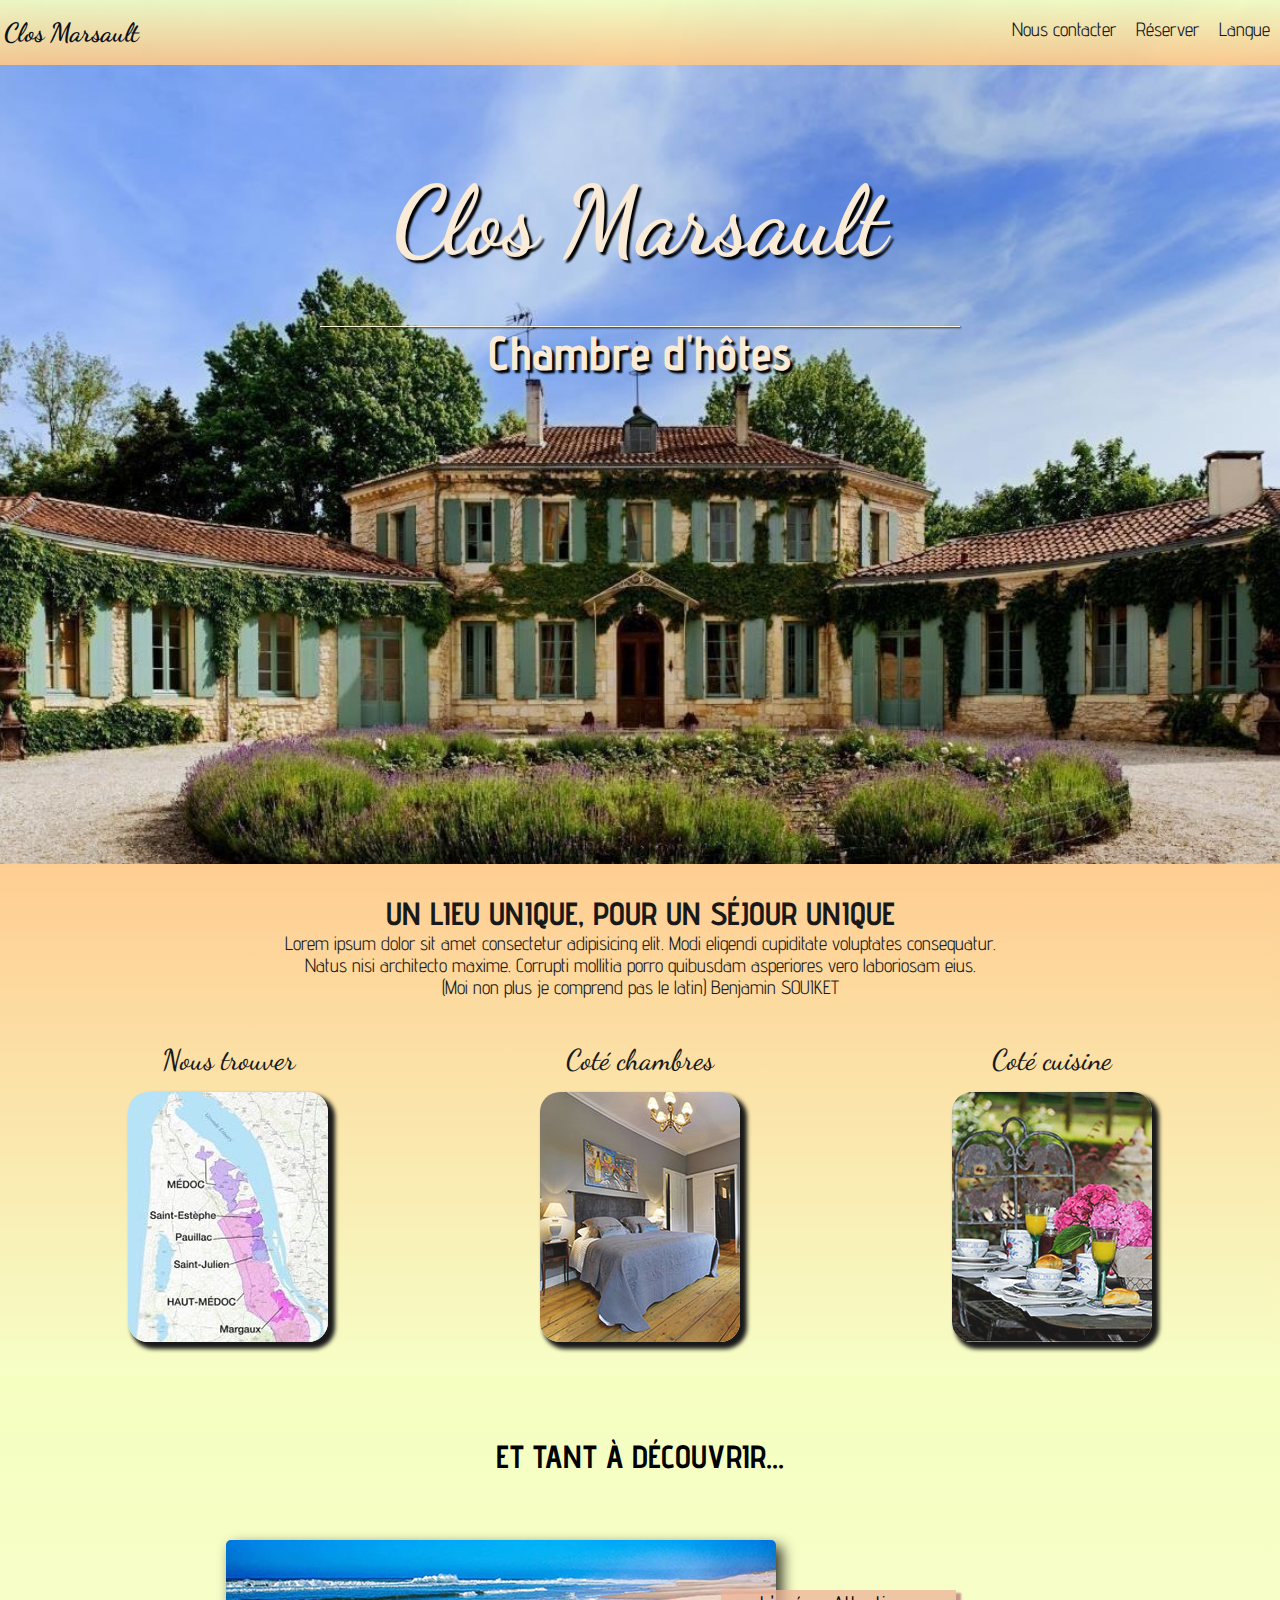
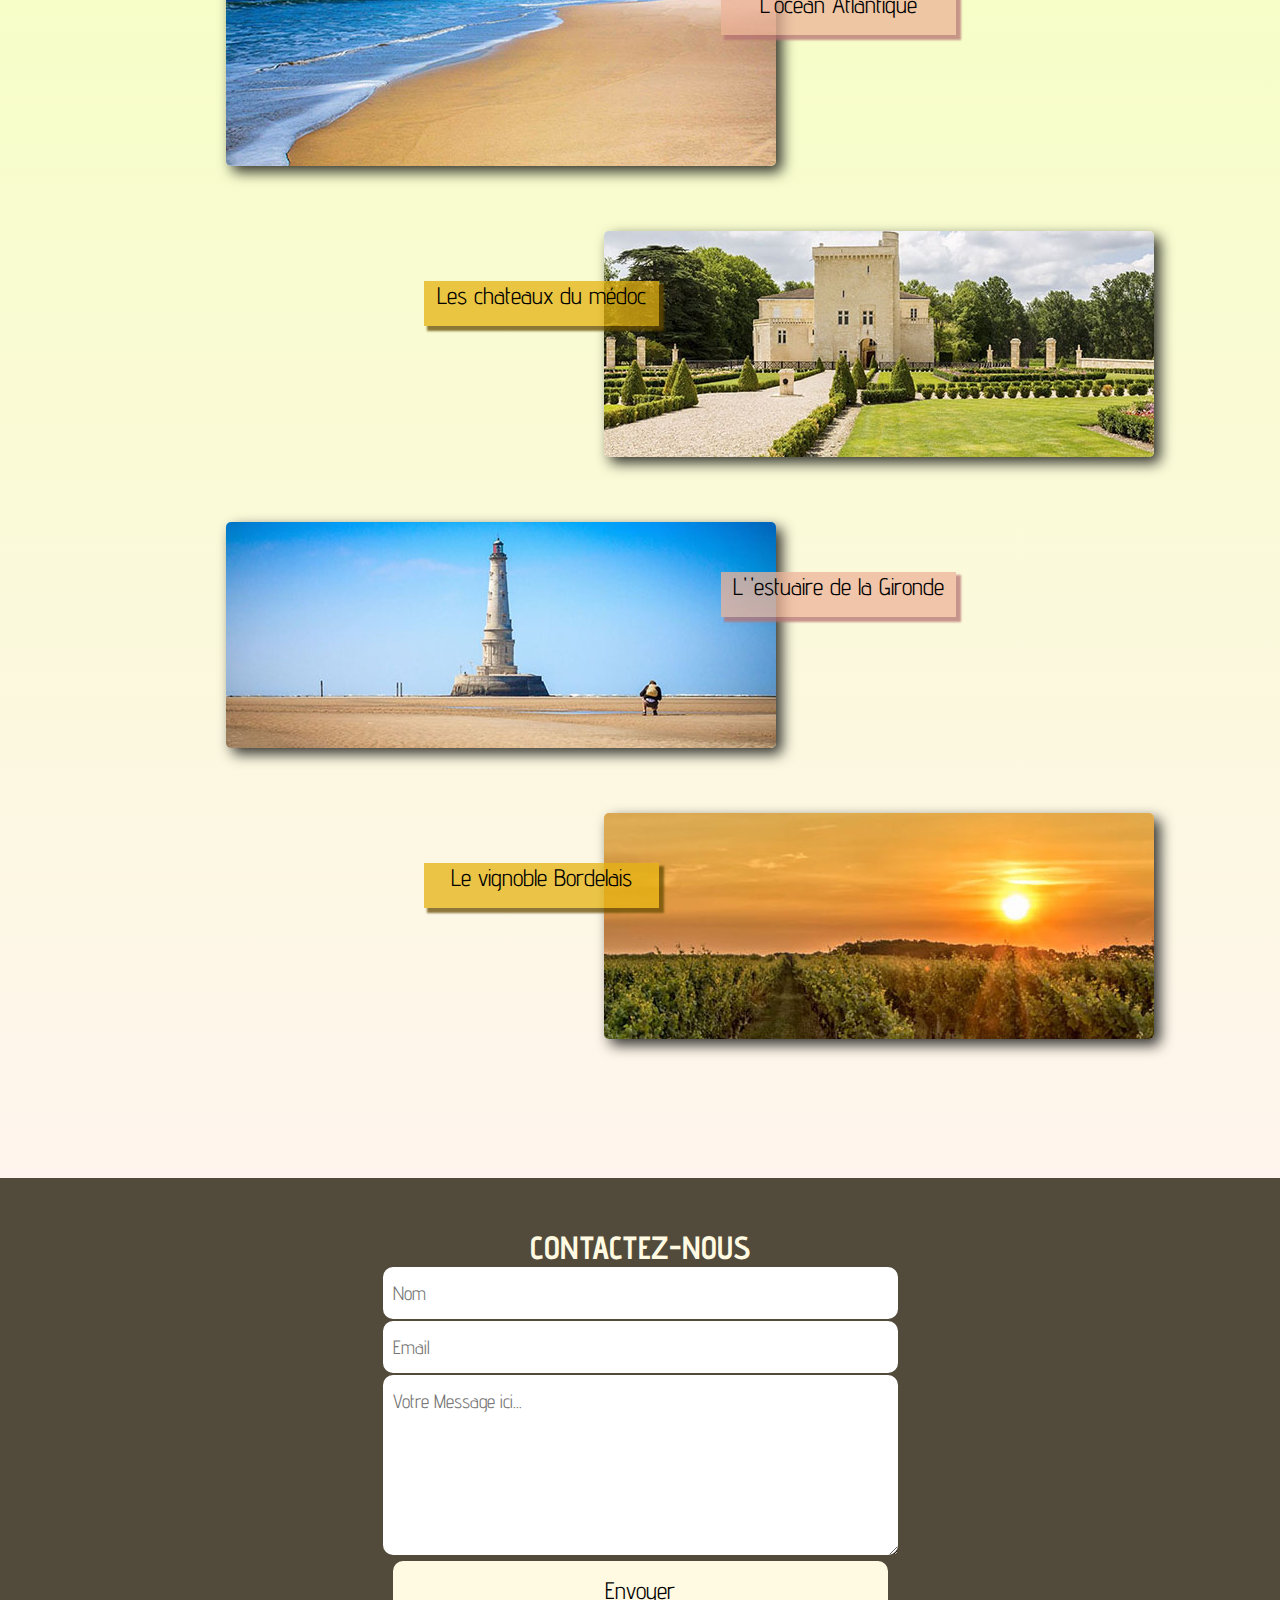
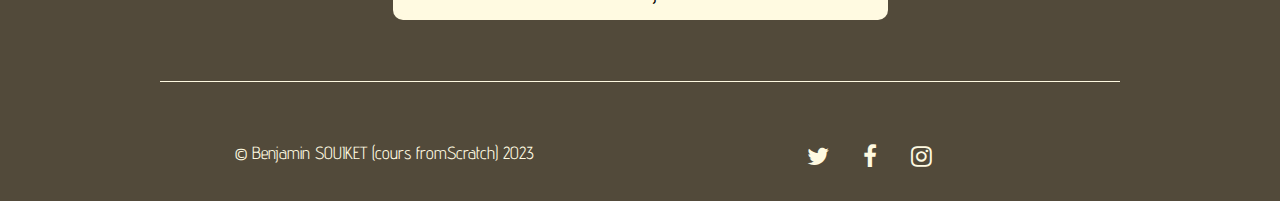
==== index.html @ d38a5e1f "Add files via upload" ====
<!DOCTYPE html>
<html lang="fr">
<head>
    <meta charset="UTF-8">
    <meta name="viewport" content="width=device-width, initial-scale=1.0">
    <title>Clos Marsault - Accueil</title>
    <link rel="stylesheet" href="style.css">
    <link rel="stylesheet" href="https://cdnjs.cloudflare.com/ajax/libs/font-awesome/4.7.0/css/font-awesome.css">
</head>
<body>
    <header>
        <nav>
            <ul>
            <li id="logo"><a href="#">Clos Marsault</a></li>
            <li><a href="#lang">Langue</a></li>
            <li><a href="#reservation">Réserver</a></li>
            <li><a href="#contact">Nous contacter</a></li>
        </ul>
        </nav>    
        <div id="imageprincipale">
            <h1>Clos Marsault</h1>
            <div id="firstline"></div>
            <h3>Chambre d'hôtes</h3>
        </div>
    </header>
    <main>
        <section id="introduction">
            <div id="textintro">
                <h2>Un lieu unique, pour un séjour unique</h2>
                <p>Lorem ipsum dolor sit amet consectetur adipisicing elit. Modi eligendi cupiditate voluptates consequatur.<br> Natus nisi architecto maxime. Corrupti mollitia porro quibusdam asperiores vero laboriosam eius.<br>(Moi non plus je comprend pas le latin) Benjamin SOUIKET</p>
            </div>
            <div id="prestation">
                <div class="imagesprestation">
                    <h4>Nous trouver</h4>
                    <a href="https://maps.app.goo.gl/9QJBcBGAVcndWimLA" target="_blank"><img src="media/carte.JPG" alt="carte"></a>
                </div>
                <div class="imagesprestation">
                    <h4>Coté chambres</h4>
                    <a href="https://maps.app.goo.gl/9QJBcBGAVcndWimLA" target="_blank"><img src="media/chambre.JPG" alt="chambre"></a>
                </div>
                <div class="imagesprestation">
                    <h4>Coté cuisine</h4>
                    <a href="https://maps.app.goo.gl/9QJBcBGAVcndWimLA" target="_blank"><img src="media/repas.JPG" alt="cuisine"></a>
                </div>
            </div>
        </section>
        <section id="tourisme">
            <h2>Et tant à découvrir...</h2>
            <ul>
                <li id="ocean"><a href="media/ocean.jpg" target="_blank"><p>L'océan Atlantique</p></a></li>
                <li id="chateau"><a href="media/chateau.JPG" target="_blank"><p>Les chateaux du médoc</p></a></li>
                <li id="phare"><a href="media/phare.JPG" target="_blank"><p>L''estuaire de la Gironde</p></a></li>
                <li id="vignoble"><a href="media/vignes.jpg" target="_blank"><p>Le vignoble Bordelais</p></a></li>
            </ul>
        </section>
    </main>
    <footer>
        <h2 id="contact">Contactez-nous</h2>
        <form>
            <input placeholder="Nom">
            <input placeholder="Email">
            <textarea placeholder="Votre Message ici..."></textarea>
            <button onclick="myFunction()">Envoyer</button>
            <script>function myFunction() {
                alert("Site test evidemment qu'aucun message ne sera reçu par qui que ce soit !")
                }</script>
        </form>
        <div id="secondline"></div>
        <div id="copyrighticons">
            <div id="copyright">
                <span>© Benjamin SOUIKET (cours fromScratch) 2023</span>
            </div>
            <div id="icons">
                <a href="http://www.twitter.fr/"><i class="fa fa-twitter"></i></a>
                <a href="http://www.facebook.com"><i class="fa fa-facebook"></i></a>
                <a href="http://www.instagram.com"><i class="fa fa-instagram"></i></a>
            </div>
        </div>
    </footer>
    
</body>
</html>
---- style.css ----
@import url('https://fonts.googleapis.com/css2?family=Advent+Pro&family=Dancing+Script&display=swap');

* {
    padding: 0px;
    margin: 0px;
    list-style-type: none;
    scroll-behavior: smooth;
}
body {
    font-family: "Advent pro", sans-serif;
    text-align: center;
}
h2 {
    text-transform: uppercase;
    padding-top: 30px;
    font-size: 2em;
}
a {
    text-decoration: none;
    color: black;
}
/* NAVBAR */
header nav {
    overflow: hidden;
    background: linear-gradient( rgb(246, 255, 192), rgb(255, 200, 134));
    opacity: 0.9;
    position: fixed;
    width: 100%;
}
header li {
    float : right;
    font-size: 1.2rem;
}
header li a {
 text-decoration: none;
 display:block;
 padding: 18px 10px;
}
header li a:hover{
    transform: scale(1.1);
}
#logo {
    font-family: 'Dancing script', sans-serif;
    float: left;
    font-weight: bold;
    font-size: 1.5rem;
}
/* Main image */
#imageprincipale {
    padding-top: 4rem;
    background: url(media/image-principale.JPG) no-repeat fixed 50%;
    background-size: cover;
    height: 50rem;
}
h1 {
    font-family: "Dancing script", cursive;
    color: antiquewhite;
    font-size: 6em;
    margin-top: 100px;
    margin-bottom: 50px;
    text-shadow: 3px 3px 2px black;
}   
#firstline {
    height: 1px;
    width: 50%;
    margin: -3px auto;
    background-color: #FFFAE1;
    box-shadow: 1px 1px 2px #000;
}
h3 {
    text-shadow: 3px 3px 2px #000;
    font-size: 3em;
    color: antiquewhite;
}
/* Intro */
#introduction {
    background: linear-gradient(rgb(255,200,134),rgb(246,255,192));
    opacity: 0.9;
}
#textintro {
    padding : 0px 20%;
}
#textintro p{
    font-size: 1.2rem;
}

#prestation {
    display: flex;
    flex-wrap: wrap;
    justify-content: space-between;
    padding: 30px 10%;
}
.imagesprestation h4 {
    font-family: "Dancing script", cursive;
    font-size: 1.8rem;
    margin: 15px;
    font-weight: 500;
}
.imagesprestation img{
    box-shadow: 5px 5px 4px 2px black;
    border-radius: 20px;
}
.imagesprestation img:hover {
    opacity: 0.7;
    transform: scale(1.1);
    transition: 0.4s ease-in-out;
}
/* TOURISME */
#tourisme {
    height: 1400px;
    background: linear-gradient(rgba(245, 255, 192), seashell)  ;
    padding: 1px 2%;
}
#tourisme h2 {
    padding-top: 60px;
}
#ocean {
    background: url(media/ocean.jpg) center;

}
#vignoble {
    background: url(media/vignes.jpg) center;
}
#chateau {
    background: url(media/chateau.JPG)center;
}
#phare {
    background: url(media/phare.JPG)center;
}
#tourisme li {
    float: left;
    margin: 65px 100px 0px 200px;
    height: 226px;
    width: 55%;
    max-width: 550px;
    box-shadow: 6px 6px 14px 0px rgba(0, 0, 0, 0.80);
    border-radius: 5px;
}
#tourisme p {
    height: 45px;
    width: 235px ;
    background-color: rgba(236, 179, 152, 0.75);
    float: right;
    margin: 50px -180px 0 0;
    font-size: 1.5rem;
    box-shadow: 4px 4px 2px 1px rgba(182, 113, 113, 0.75);
}
#tourisme #vignoble, #tourisme #chateau {
    float:right;
}
#chateau p, #vignoble p {
    float:left;
    background-color: rgb(228, 179, 18, 0.75);
    box-shadow: 4px 4px 2px 1px rgba(102, 75, 0, 0.75);
    margin-left: -180px;
}
/* FOOTER */   
footer{
    background-color: #524a3a;
    color:#FFFAE1;
    padding: 20px 0 10px 0;
}
form{
    margin: 0 auto;
    max-width: 900px;
}
input, textarea, button {
    border:none;
    width: 55%;
    padding: 15px 10px;
    margin: 1px;
    font-size: 1.2rem;
    border-radius: 10px;
    font-family: "Advent pro", sans-serif;
}
textarea {
    height: 150px;
}
button {
    font-size: 1.5rem;
    background-color: #FFFAE1;
}
button:hover {
    background-color: chocolate;
    transition: 0.3s ease-in-out;
    cursor: pointer;
}
#secondline {
    height:  1px;
    width: 75%;
    background-color: #FFFAE1;
    margin: 60px auto;
}
#copyrighticons {
    display: flex;
    margin-bottom: 20px;
    padding: 0 10%;
}
#copyright {
    width: 50%;
    color: #FFFAE1;
    font-size: 1.1rem;
}
#icons {
    width: 30%;
    text-align: right;
}
#icons a {
    display: inline-block;
    padding: 0 15px;
    font-size: 1.5rem;
    color: #FFFAE1
}
#icons a:hover {
    color: rgb(99, 99, 230);
    transform: scale(2);
    transition: 0.2s
}
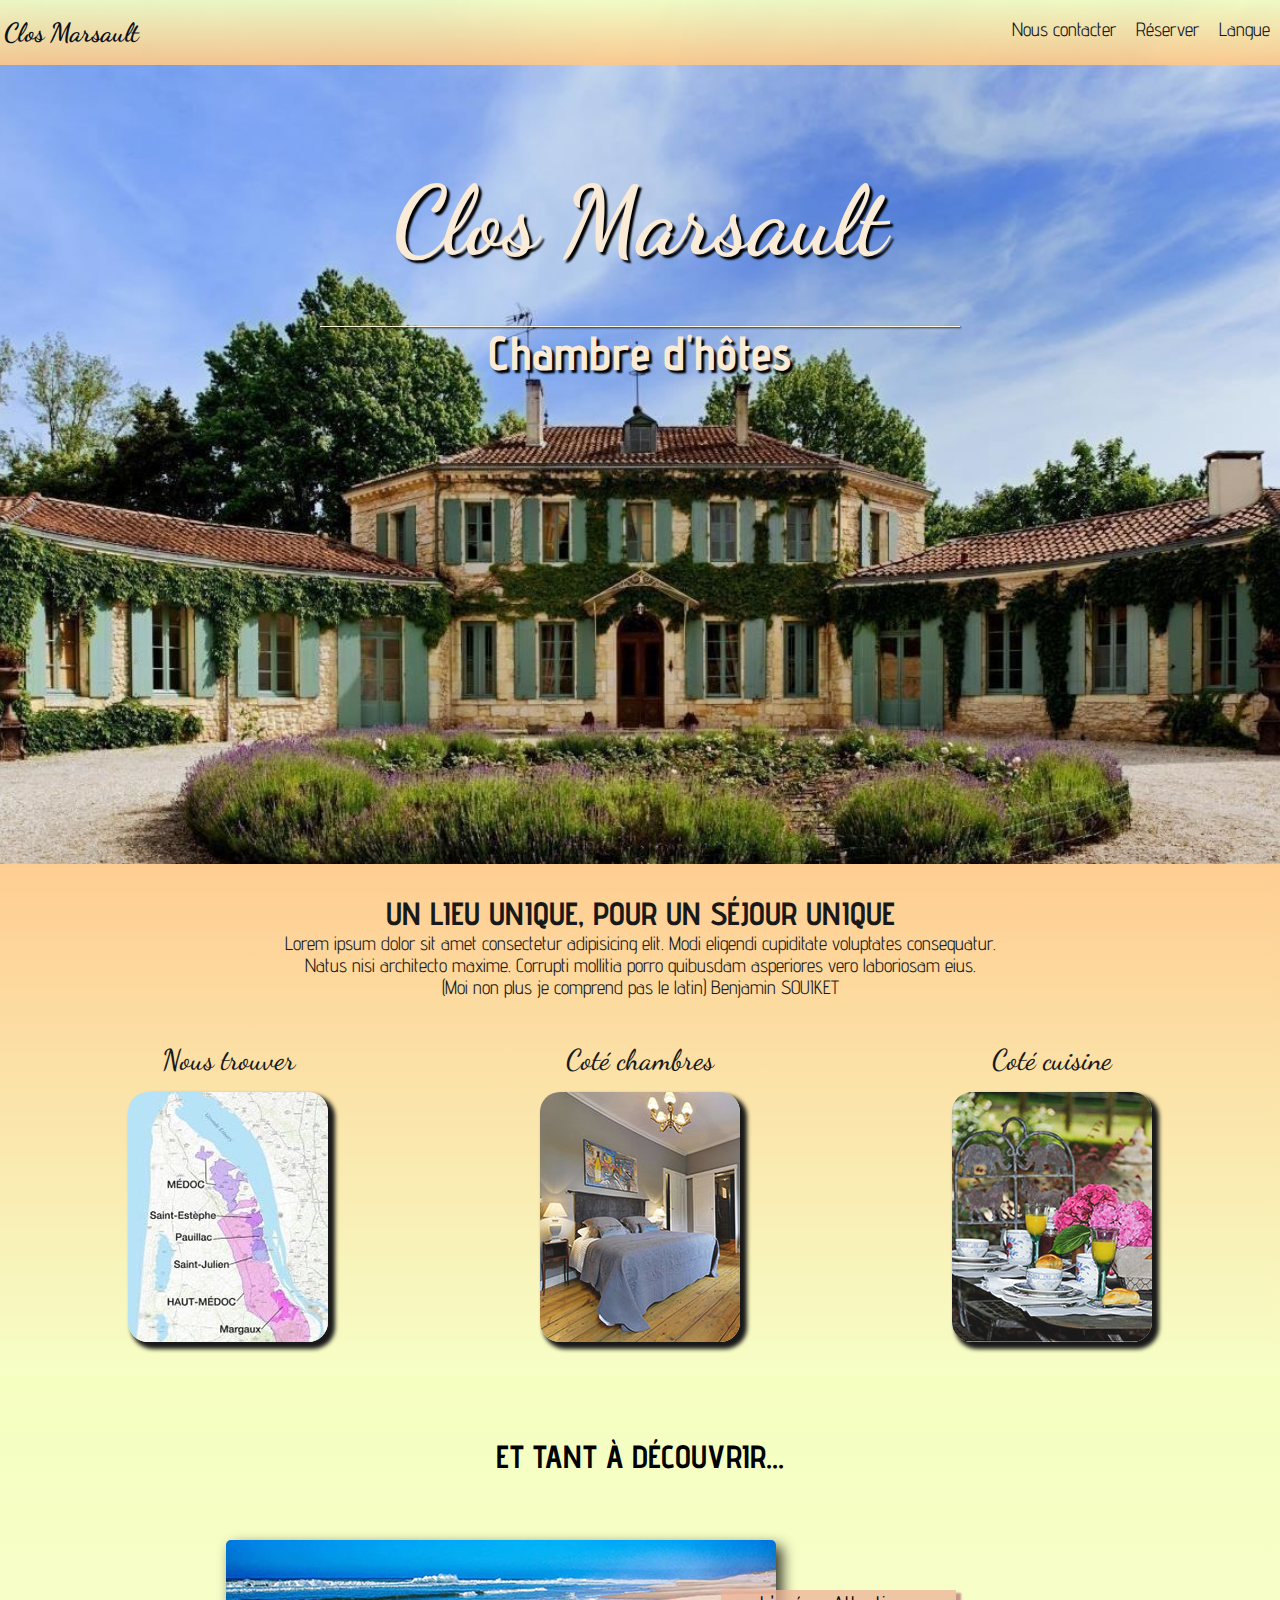
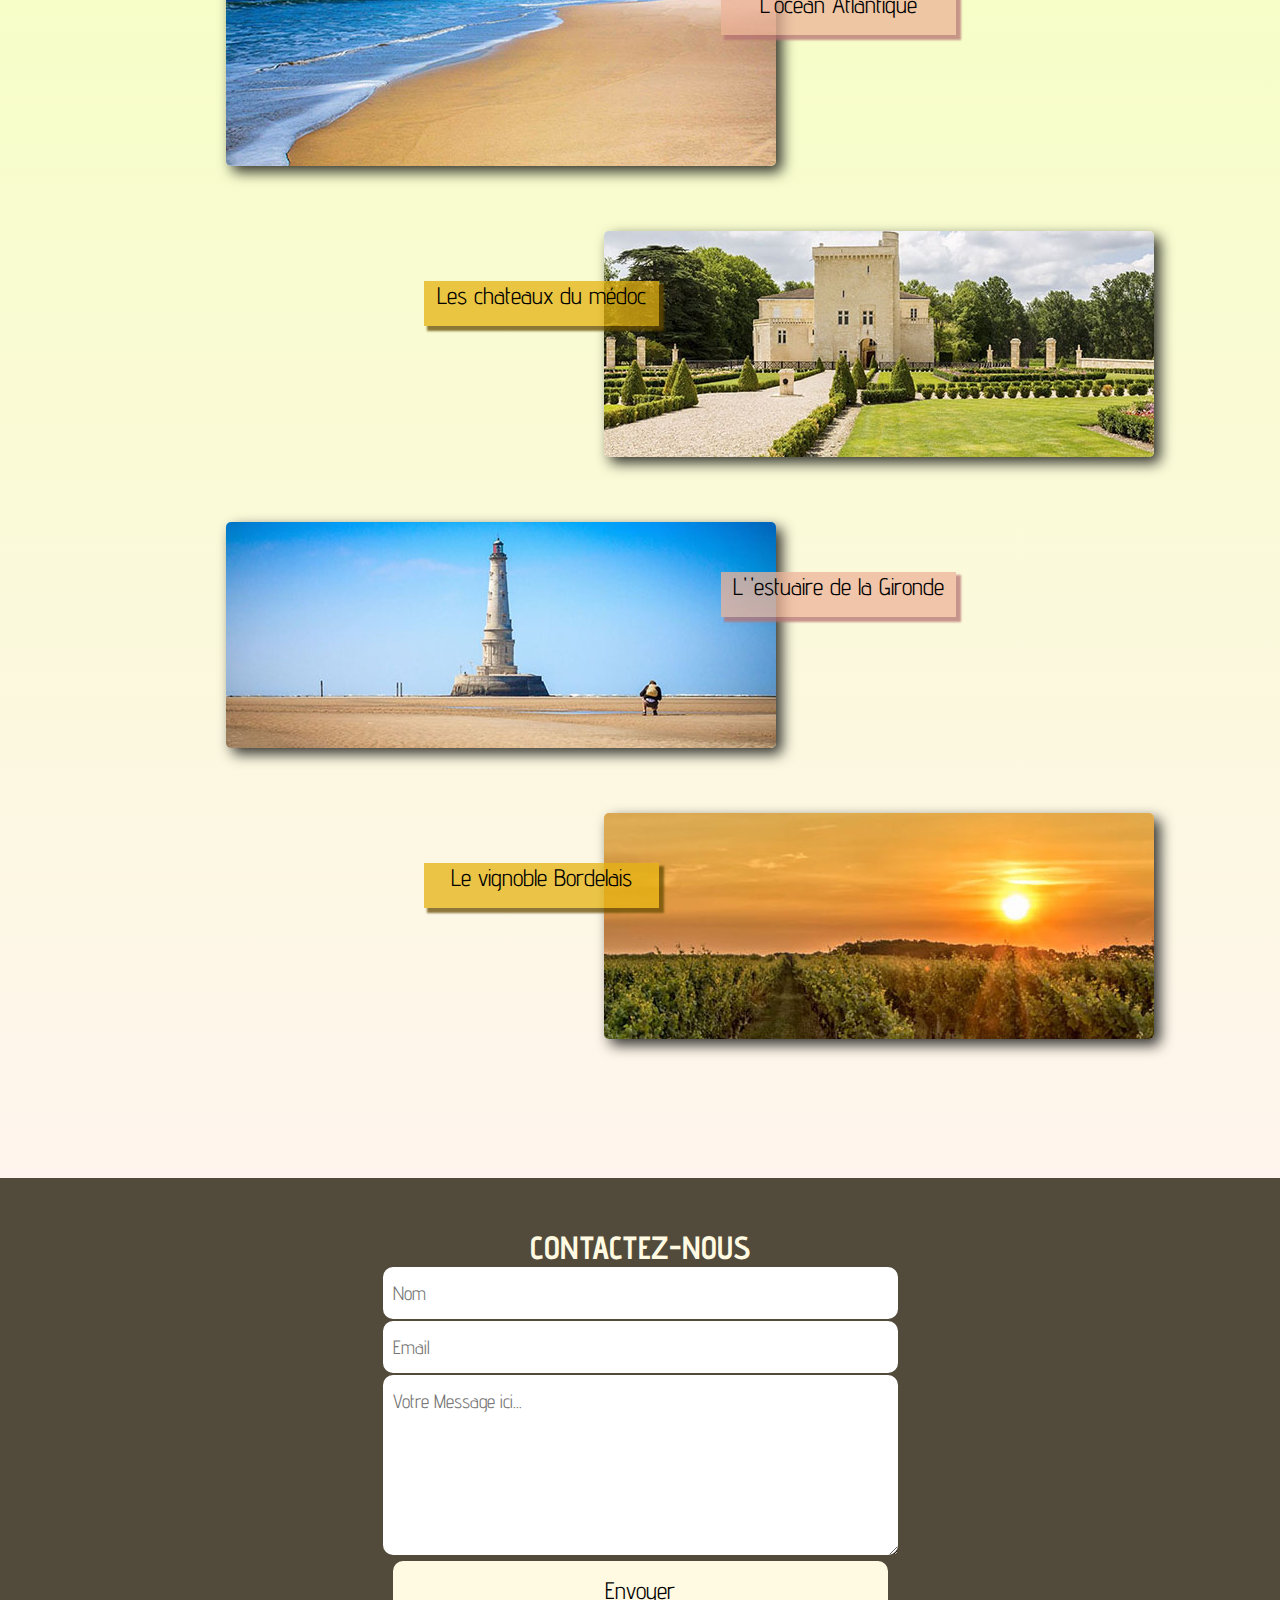
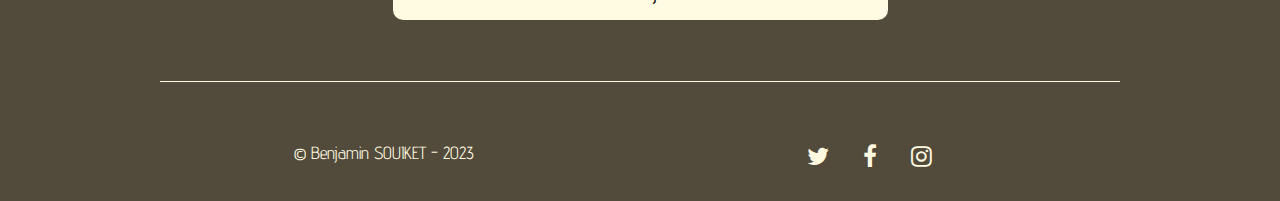
==== commit e62f2a93: "index.html" ====
--- a/index.html
+++ b/index.html
@@ -68,7 +68,7 @@
         <div id="secondline"></div>
         <div id="copyrighticons">
             <div id="copyright">
-                <span>© Benjamin SOUIKET (cours fromScratch) 2023</span>
+                <span>© Benjamin SOUIKET - 2023</span>
             </div>
             <div id="icons">
                 <a href="http://www.twitter.fr/"><i class="fa fa-twitter"></i></a>
@@ -79,4 +79,4 @@
     </footer>
     
 </body>
-</html>+</html>
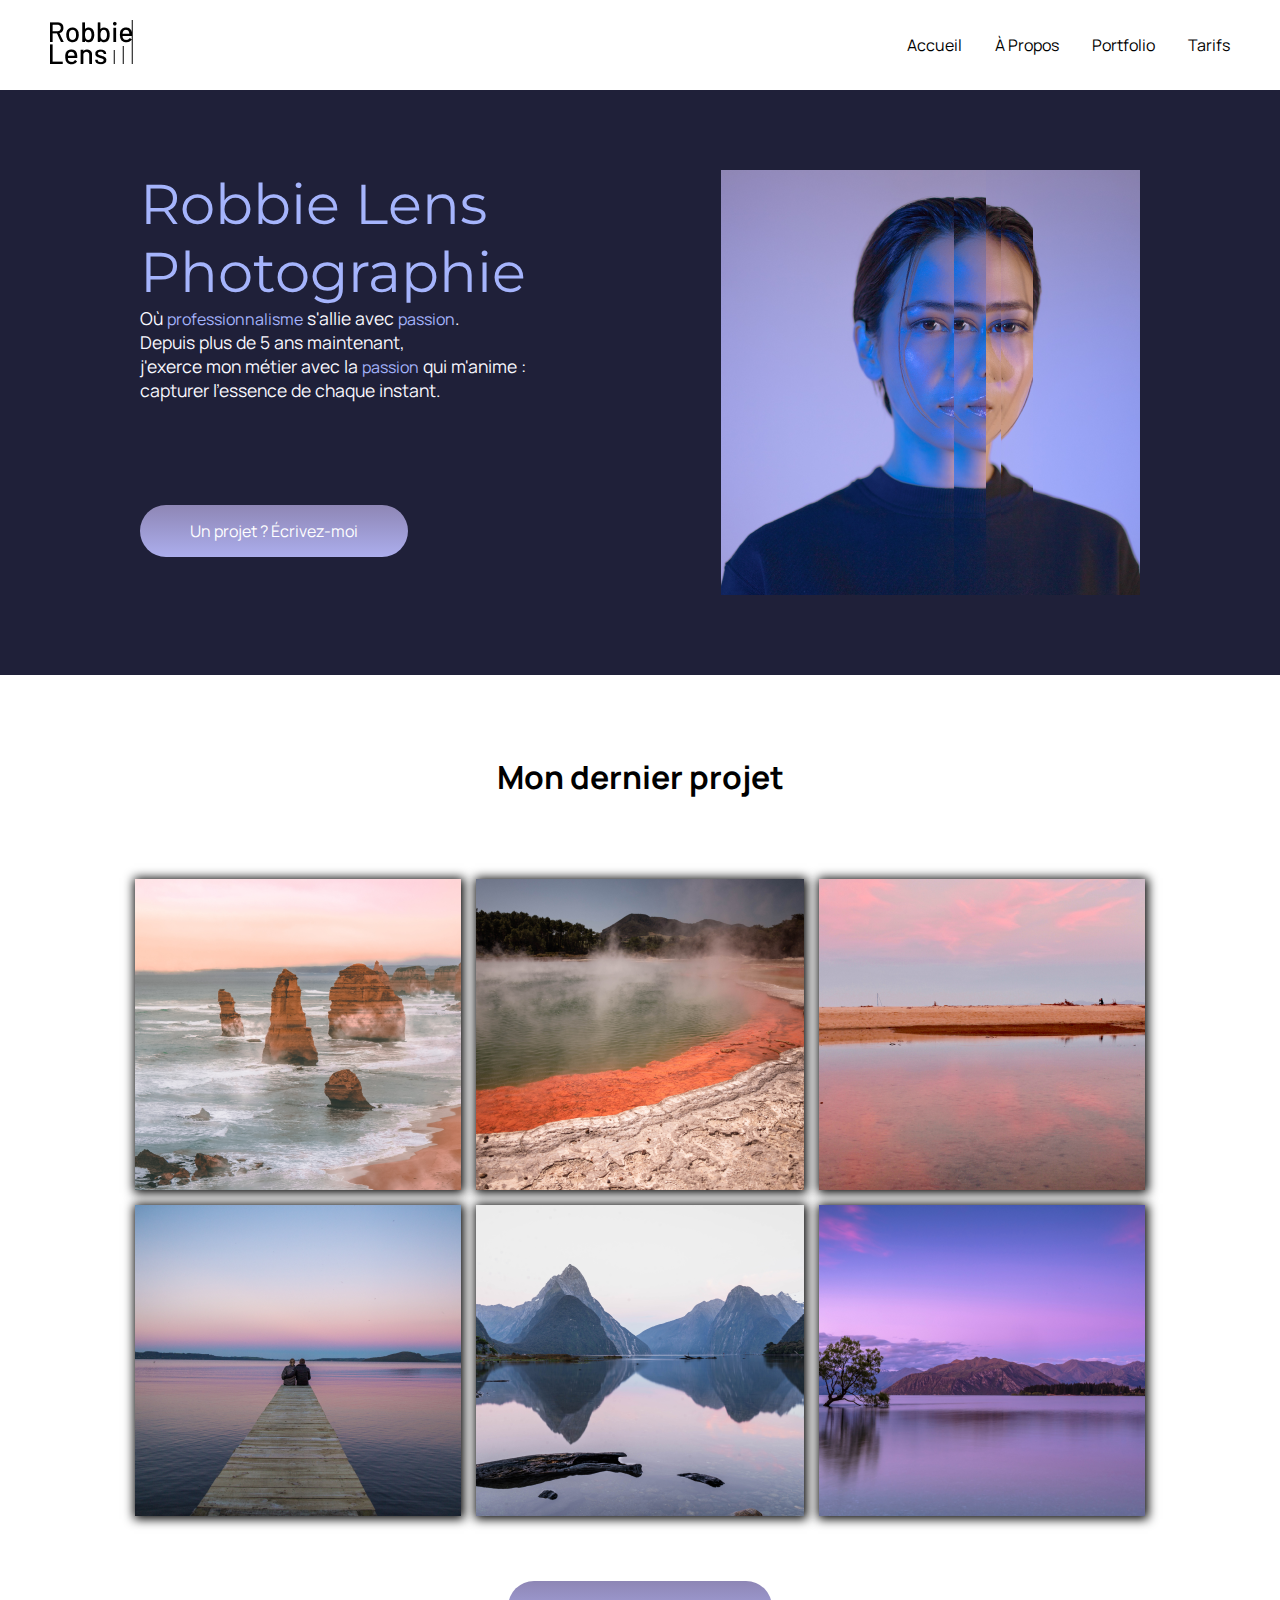
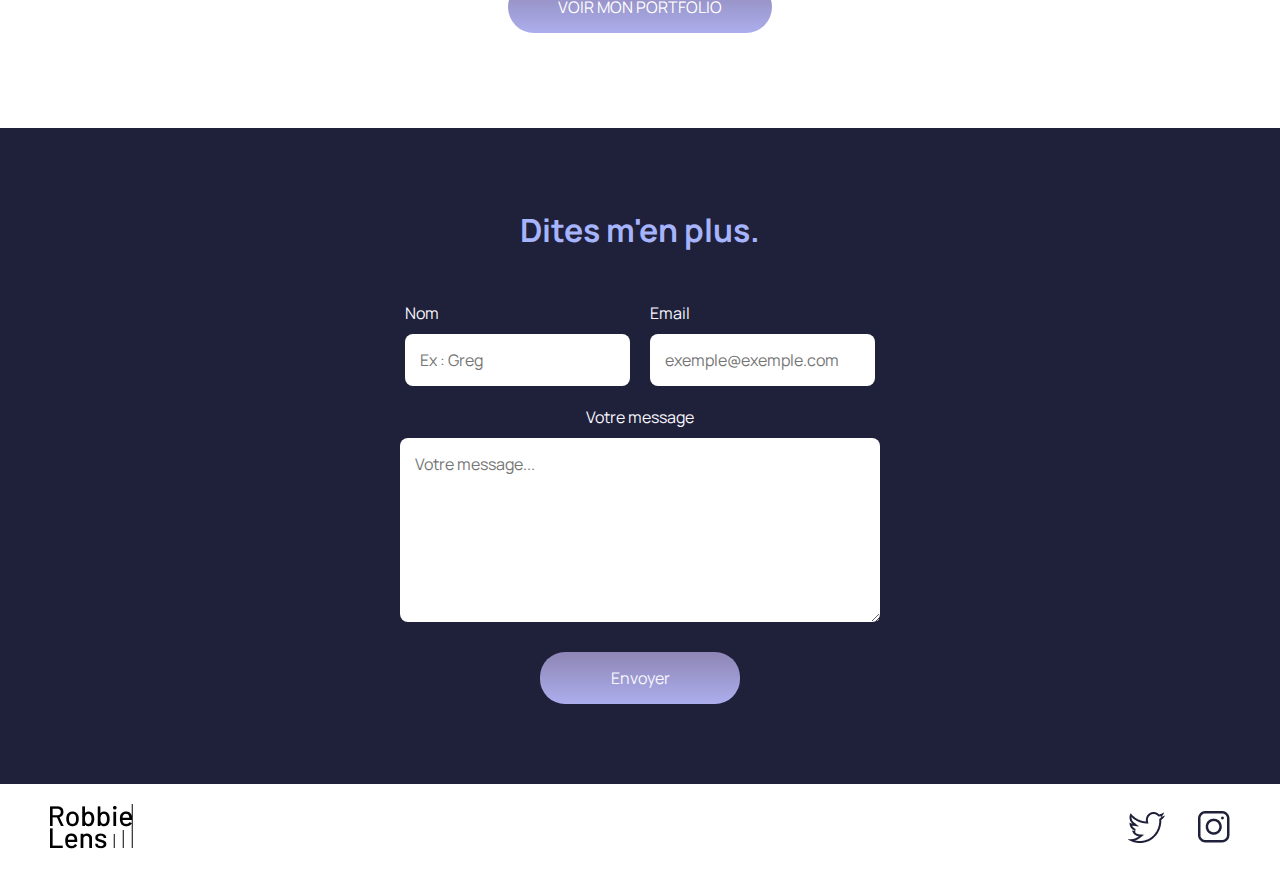
==== commit bcb86016: "Add files via upload" ====
--- a/index.html
+++ b/index.html
@@ -2,81 +2,83 @@
 <html lang="fr">
 <head>
     <meta charset="UTF-8">
-    <meta name="viewport" content="width=device-width, initial-scale=1.0">
-    <title>Clos Marsault - Accueil</title>
-    <link rel="stylesheet" href="style.css">
-    <link rel="stylesheet" href="https://cdnjs.cloudflare.com/ajax/libs/font-awesome/4.7.0/css/font-awesome.css">
+    <meta name="viewport" content="width=100vw, initial-scale=1.0">
+    <title>Accueil - Robbie Lens</title>
+    <link rel="stylesheet" href="styles/style.css">
+    <link rel="stylesheet" href="styles/index.css">
+    <link rel="preconnect" href="https://fonts.googleapis.com">
+    <link rel="preconnect" href="https://fonts.gstatic.com" crossorigin>
+    <link href="https://fonts.googleapis.com/css2?family=Manrope&family=Montserrat&display=swap" rel="stylesheet">
 </head>
 <body>
-    <header>
-        <nav>
-            <ul>
-            <li id="logo"><a href="#">Clos Marsault</a></li>
-            <li><a href="#lang">Langue</a></li>
-            <li><a href="#reservation">Réserver</a></li>
-            <li><a href="#contact">Nous contacter</a></li>
-        </ul>
-        </nav>    
-        <div id="imageprincipale">
-            <h1>Clos Marsault</h1>
-            <div id="firstline"></div>
-            <h3>Chambre d'hôtes</h3>
+    <header>    
+    <nav>
+        <a href="#index" class="logo" id="index"><img src="images/logo.png" alt="Robbie-Lens Accueil"></a>
+        <div>
+        <a href="#index" class="textnav">Accueil</a>
+        <a href="a-propos.html" class="textnav">À Propos</a>
+        <a href="portfolio.html" class="textnav">Portfolio</a>
+        <a href="tarifs.html" class="textnav">Tarifs</a>
+    </div>
+    </nav>  
+    </header>
+
+    <main>
+        <section class="home">
+        <div>
+        <h1>Robbie Lens<br>Photographie</h1>
+        <p class="textintro">Où <em>professionnalisme</em> s'allie avec <em>passion</em>.<br>Depuis plus de 5 ans maintenant,<br>j'exerce mon métier avec la <em>passion</em>
+            qui m'anime :<br>capturer l'essence de chaque instant.</p>
+            <a href="#contact" class="cta">Un projet ? Écrivez-moi</a>
         </div>
-    </header>
-    <main>
-        <section id="introduction">
-            <div id="textintro">
-                <h2>Un lieu unique, pour un séjour unique</h2>
-                <p>Lorem ipsum dolor sit amet consectetur adipisicing elit. Modi eligendi cupiditate voluptates consequatur.<br> Natus nisi architecto maxime. Corrupti mollitia porro quibusdam asperiores vero laboriosam eius.<br>(Moi non plus je comprend pas le latin) Benjamin SOUIKET</p>
+                <img src="images/robbie-lens.png" alt="Robbie-Lens">
+ </section>
+    <section class="index-images">
+        <h2>Mon dernier projet</h2>
+        <div>
+            <img src="images/accueil/element-1.png" alt="Twelve apostles - Australie" >
+            <img src="images/accueil/element-2.png" alt="Wai-O-Tapu - Nouvelle-Zélande" >
+            <img src="images/accueil/element-3.png" alt="Parc National d'Abel Tasman - Nouvelle-Zélande" >
+        </div>
+        <div>
+            <img src="images/accueil/element-4.png" alt="Lac Rotorua - Nouvelle-Zélande" >
+            <img src="images/accueil/element-5.png" alt="Milford Sound - Nouvelle-Zélande" >
+            <img src="images/accueil/element-6.png" alt="Lac Wanaka - Nouvelle-Zélande" >
+        </div>
+        <div>
+            <a href="portfolio.html" class="cta">VOIR MON PORTFOLIO</a>
+         </div>
+    </section>
+    <section id="contact">
+        <h2>Dites m'en plus.</h2>
+    <form methode="get" action="">
+        <div class="form-nom-mail">
+            <div class="form-column">
+        <label for="nom">Nom</label>
+        <input type="text" name="Nom" id="nom" placeholder="Ex : Greg">
             </div>
-            <div id="prestation">
-                <div class="imagesprestation">
-                    <h4>Nous trouver</h4>
-                    <a href="https://maps.app.goo.gl/9QJBcBGAVcndWimLA" target="_blank"><img src="media/carte.JPG" alt="carte"></a>
+        <div class="form-column">
+        <label for="mail">Email</label>
+        <input type="text" name="mail" id="mail" placeholder="exemple@exemple.com">
+        </div>
+        </div>
+        <label for="message"> Votre message</label>
+        <textarea name="message" id="message" cols="48" rows="7" placeholder="Votre message..."></textarea>
+        <input type="submit" value="Envoyer">
+        </form> 
+    </section>
+        </main>
+
+        <footer>
+                <a href="#index"><img src="images/logo.png" alt="Robbie-Lens Accueil"></a>
+                <div>
+                <a href="https://twitter.com" class="social"><img src="images/twitter.png" alt="Twitter"></a>
+                <a href="https://www.instagram.com" class="social"><img src="images/instagram.png" alt="Instagram"></a>
                 </div>
-                <div class="imagesprestation">
-                    <h4>Coté chambres</h4>
-                    <a href="https://maps.app.goo.gl/9QJBcBGAVcndWimLA" target="_blank"><img src="media/chambre.JPG" alt="chambre"></a>
-                </div>
-                <div class="imagesprestation">
-                    <h4>Coté cuisine</h4>
-                    <a href="https://maps.app.goo.gl/9QJBcBGAVcndWimLA" target="_blank"><img src="media/repas.JPG" alt="cuisine"></a>
-                </div>
-            </div>
-        </section>
-        <section id="tourisme">
-            <h2>Et tant à découvrir...</h2>
-            <ul>
-                <li id="ocean"><a href="media/ocean.jpg" target="_blank"><p>L'océan Atlantique</p></a></li>
-                <li id="chateau"><a href="media/chateau.JPG" target="_blank"><p>Les chateaux du médoc</p></a></li>
-                <li id="phare"><a href="media/phare.JPG" target="_blank"><p>L''estuaire de la Gironde</p></a></li>
-                <li id="vignoble"><a href="media/vignes.jpg" target="_blank"><p>Le vignoble Bordelais</p></a></li>
-            </ul>
-        </section>
-    </main>
-    <footer>
-        <h2 id="contact">Contactez-nous</h2>
-        <form>
-            <input placeholder="Nom">
-            <input placeholder="Email">
-            <textarea placeholder="Votre Message ici..."></textarea>
-            <button onclick="myFunction()">Envoyer</button>
-            <script>function myFunction() {
-                alert("Site test evidemment qu'aucun message ne sera reçu par qui que ce soit !")
-                }</script>
-        </form>
-        <div id="secondline"></div>
-        <div id="copyrighticons">
-            <div id="copyright">
-                <span>© Benjamin SOUIKET - 2023</span>
-            </div>
-            <div id="icons">
-                <a href="http://www.twitter.fr/"><i class="fa fa-twitter"></i></a>
-                <a href="http://www.facebook.com"><i class="fa fa-facebook"></i></a>
-                <a href="http://www.instagram.com"><i class="fa fa-instagram"></i></a>
-            </div>
-        </div>
-    </footer>
+                       </footer>
+
+    </body>
     
+    </html>
 </body>
-</html>
+</html>--- a/styles/style.css
+++ b/styles/style.css
@@ -0,0 +1,72 @@
+* {
+    scroll-behavior: smooth;
+    margin: 0px;    
+    font-size: 1rem;
+    font-family: "Manrope",sans-serif;
+    color: #F9F8FF;
+}
+body {
+    background-color: #1F2039;
+}
+a {
+    color: black;
+    text-decoration: none;
+}
+em {
+    color: #A5B4FC;
+    font-style: normal;
+}
+h1 {
+    font-size: 3.5rem;
+    font-weight: 400;
+    color: #A5B4FC;
+    font-family: "Montserrat",sans-serif;
+}
+p {
+    font-size: 1.1rem;
+    font-family: "Manrope", sans-serif;
+}
+header,
+footer {
+    background-color: white;
+    padding: 20px 50px 20px 50px;
+    color: #242424;
+}
+nav .logo:hover {
+    transform: scale(1.2);
+    transition: 0.2s ease-in-out;
+    opacity: 0.5;
+}
+nav .textnav:hover {
+    font-size: 1.2rem;
+    transition: 0.2s ease-in-out;
+    text-decoration: underline;
+}
+footer a:hover {
+    transition: 0.2s ease-in-out;
+    opacity: 0.5;
+}
+.cta {
+    display: inline-block;
+    background: linear-gradient(#8E86B5, #ACAEED);
+    border-radius: 50px;
+    color: white;
+    padding: 15px 50px;
+}
+.cta:hover  {
+    text-decoration: none;
+    background: linear-gradient(#696484, #8788BA);
+}
+nav,
+footer {
+    display: flex;
+    align-items: center;
+    justify-content: space-between;
+}
+.textnav,
+.social {
+    margin-left: 30px;
+}
+section {
+    padding: 80px;
+}
--- a/styles/index.css
+++ b/styles/index.css
@@ -0,0 +1,115 @@
+.home{
+    max-width: 1000px;
+    margin: auto;
+    align-items: flex-start;
+    flex-direction: row;
+    display: flex;
+    justify-content: space-between;
+}
+.home p{
+    margin-bottom: 3em;
+}
+.index-images h2 {
+    margin-bottom: 80px;
+    text-align: center;
+    font-size: 2em;
+    color: black;
+}
+.index-images {
+    padding: 80px;
+    background-color: white;
+}
+.index-images div {
+    display: flex;
+    flex-direction: row;
+    gap: 15px;
+    justify-content: center;
+    margin-bottom: 15px;
+}
+.index-images img{
+    box-shadow:  1px 1px 10px 2px black;
+}
+section {
+    padding: 80px;
+}
+.cta {
+    margin-top: 50px;
+}
+input, textarea {
+    border-radius: 8px;
+}
+form {
+    display: flex;
+    flex-direction: column;
+    max-width: 1000px;
+    margin: auto;
+    align-items: center;
+}
+.form-nom-mail {
+    display:flex;
+    flex-direction: row;
+    gap: 20px;
+}
+.form-column{
+    flex:1;
+    display: flex;
+    flex-direction: column;
+    margin-bottom: 20px;
+
+}
+input,
+textarea {
+    padding: 15px;
+    border: none;
+}
+label {
+    margin-bottom: 10px;
+}
+input[type="submit"] {
+    background: linear-gradient(#8e86b5, #acaeed);
+    border-radius: 25px;
+    width: 200px;
+    margin: auto;
+    margin-top: 30px;
+}
+#contact h2 {
+    font-size: 2rem;
+    color: #a5b4fc;
+    text-align: center;
+    margin-bottom: 50px;
+}
+input[type="submit"]:hover {
+    background: linear-gradient(#696484, #8788BA);
+    cursor: pointer;
+}
+@media screen and (max-width: 996px) {
+    .home {
+        display: flex;
+        flex-direction: column;
+        justify-content: center;
+    }
+    .home div {
+        padding-right: 0;
+        text-align: center;
+        order: 2;
+    }
+    .home img {
+        order: 1;
+        margin-bottom: 20px;
+        width: 100%;
+    }
+    .index-images {
+        padding: 20px;
+    
+    }
+    .index-images div {
+        flex-direction: column;
+    }
+    .contact {
+        padding: 50px 20px;
+    }
+    .form-nom-mail {
+        flex-direction: column;
+        gap: 0;
+    }
+}